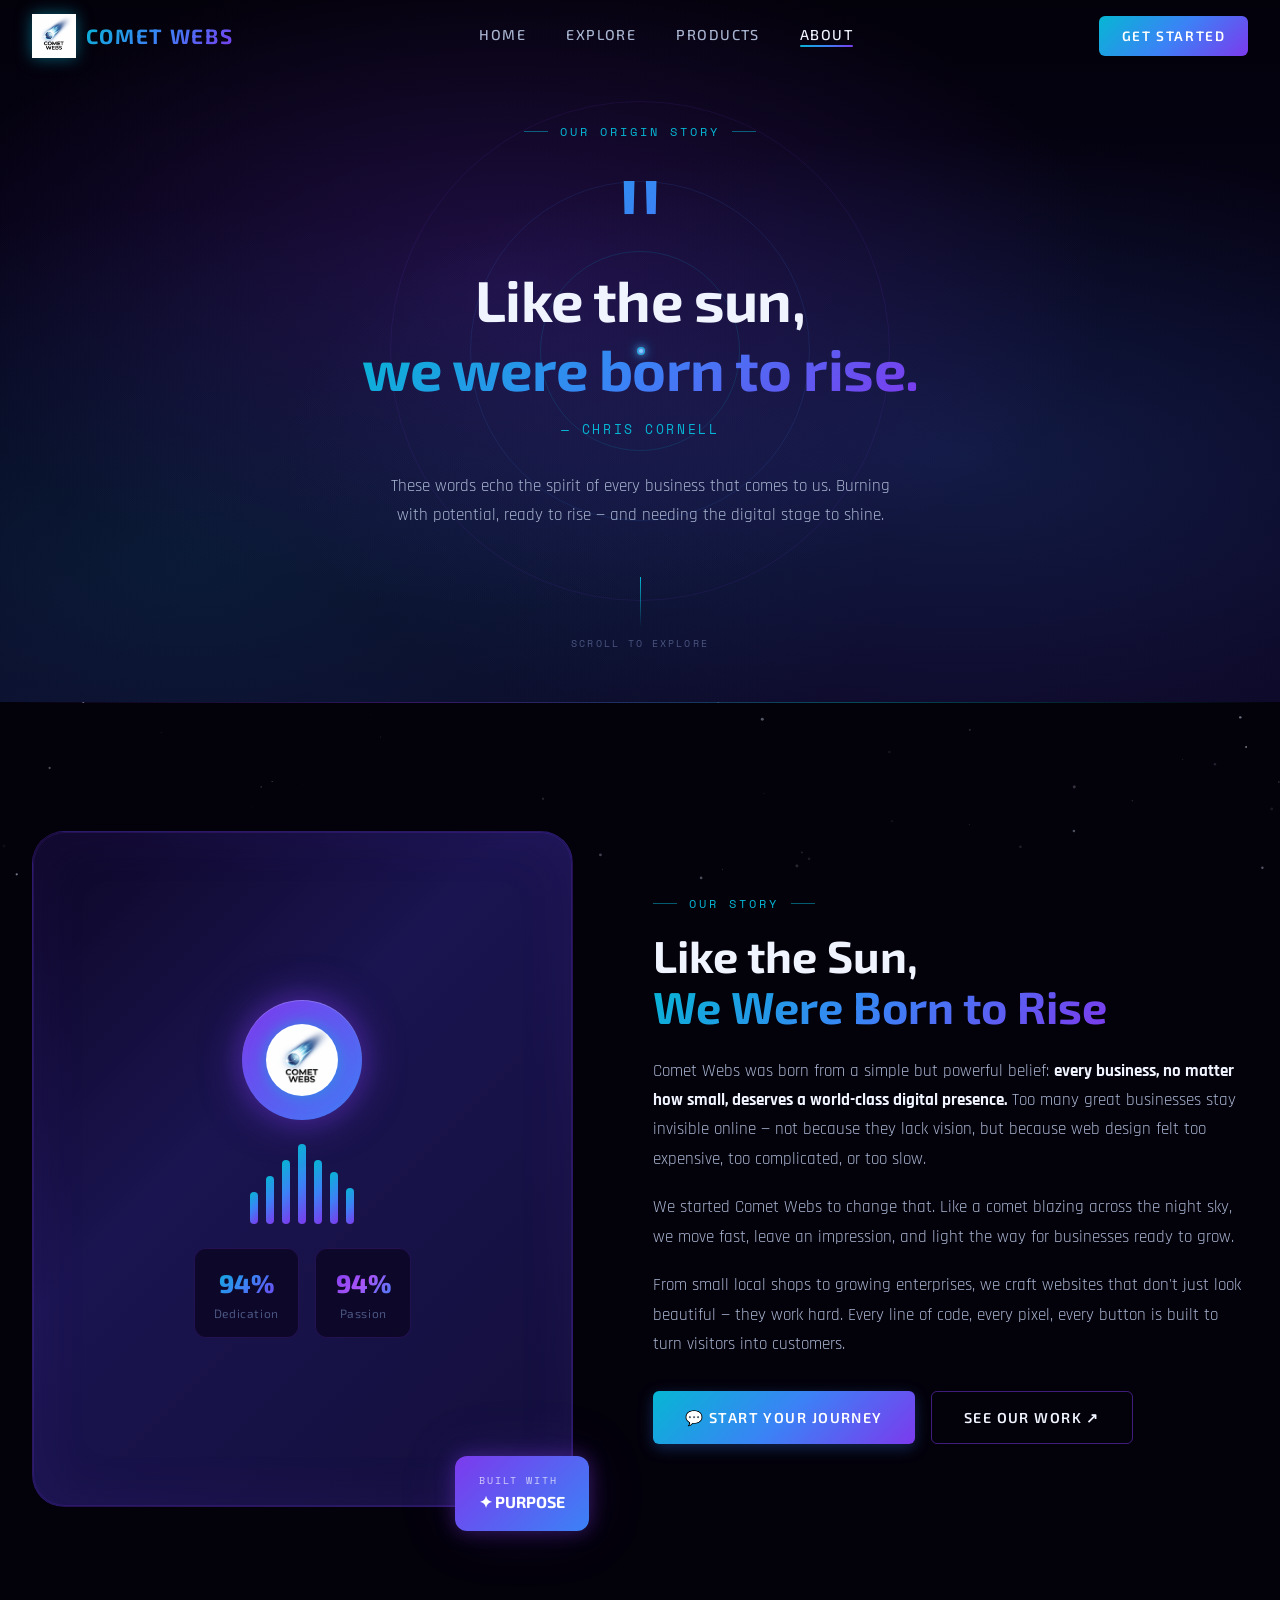
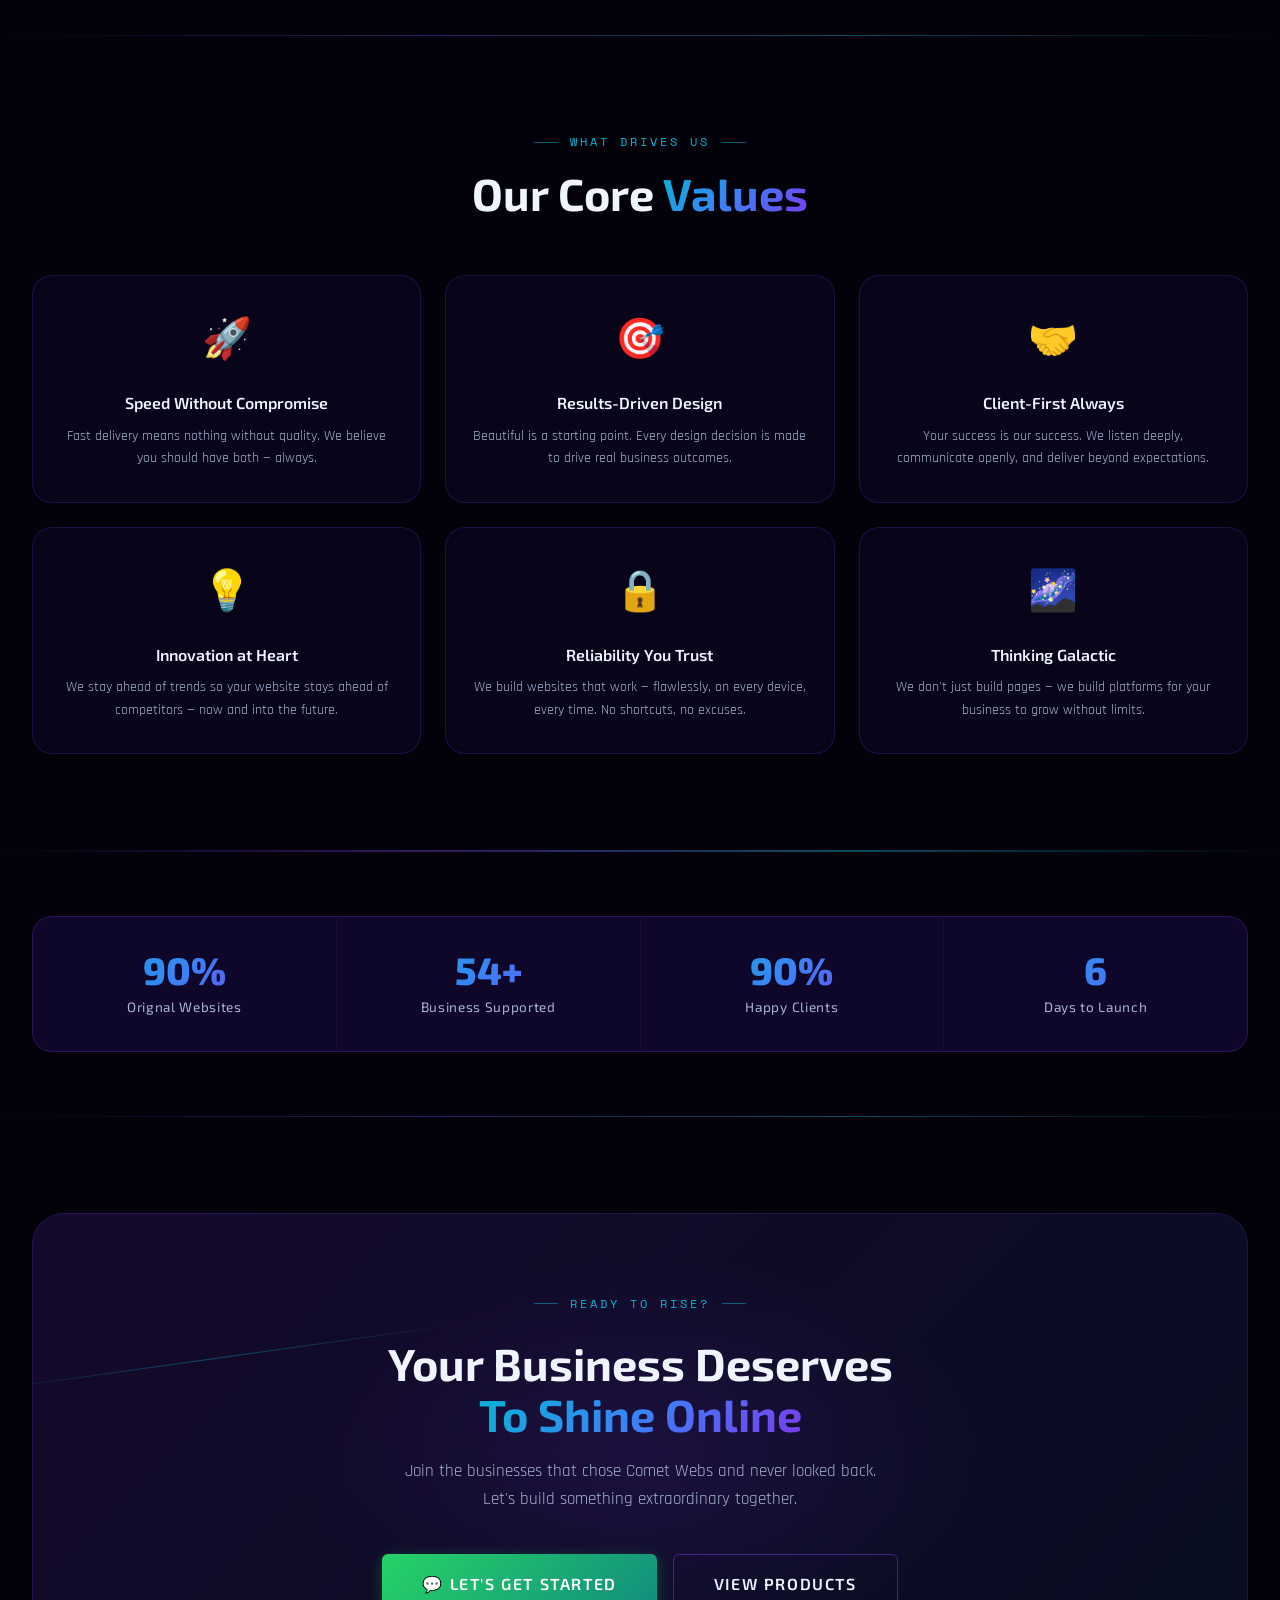
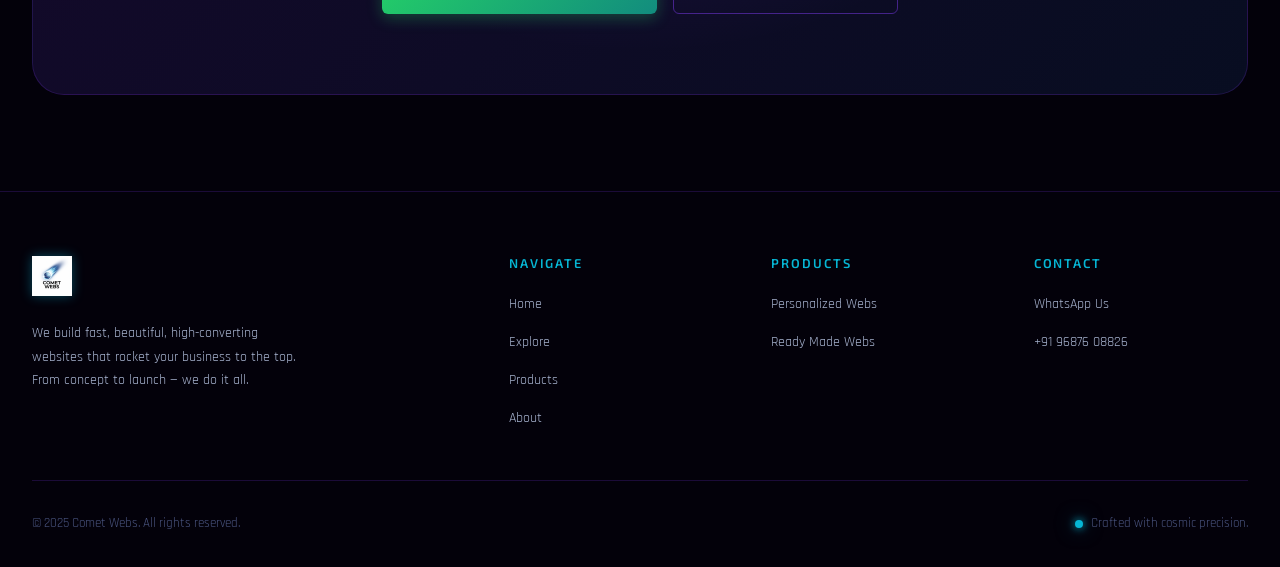
==== about.html @ e915cdf1 "Inserting code" ====
<!DOCTYPE html>
<html lang="en">
<head>
  <meta charset="UTF-8" />
  <meta name="viewport" content="width=device-width, initial-scale=1.0" />
  <title>About — Comet Webs</title>
  <link rel="stylesheet" href="styles.css" />
  <style>
    /* ── About-page specific ── */

    /* Quote hero styling */
    .quote-hero {
      position: relative;
      min-height: 78vh;
      display: flex;
      align-items: center;
      justify-content: center;
      overflow: hidden;
      padding-top: var(--nav-h);
    }

    .quote-hero__bg {
      position: absolute;
      inset: 0;
      background:
        radial-gradient(ellipse at 40% 40%, rgba(124,58,237,0.22) 0%, transparent 55%),
        radial-gradient(ellipse at 75% 65%, rgba(59,130,246,0.18) 0%, transparent 50%),
        radial-gradient(ellipse at 15% 80%, rgba(6,182,212,0.12) 0%, transparent 45%),
        var(--grad-dark);
      z-index: 0;
    }

    /* Orbiting dots animation */
    .orbit-ring {
      position: absolute;
      border-radius: 50%;
      border: 1px solid;
      pointer-events: none;
    }
    .orbit-dot {
      position: absolute;
      width: 8px;
      height: 8px;
      border-radius: 50%;
      top: 50%;
      transform-origin: 0 0;
    }

    .quote-hero__content {
      position: relative;
      z-index: 2;
      text-align: center;
      padding: 2rem;
      max-width: 900px;
    }

    /* Big decorative quote mark */
    .big-quote {
      font-family: var(--font-display);
      font-size: clamp(5rem, 12vw, 10rem);
      line-height: 0.7;
      background: var(--grad-comet);
      -webkit-background-clip: text;
      -webkit-text-fill-color: transparent;
      background-clip: text;
      opacity: 0.4;
      display: block;
      margin-bottom: -1rem;
      user-select: none;
    }

    .hero-quote-text {
      font-family: var(--font-display);
      font-size: clamp(1.8rem, 4.5vw, 3.8rem);
      font-weight: 700;
      letter-spacing: -0.01em;
      line-height: 1.2;
      color: var(--star-white);
      margin-bottom: 1rem;
    }

    .hero-quote-attr {
      font-family: var(--font-mono);
      font-size: 0.8rem;
      letter-spacing: 0.2em;
      text-transform: uppercase;
      color: var(--comet-cyan);
    }

    /* Scroll indicator */
    .scroll-cue {
      display: flex;
      flex-direction: column;
      align-items: center;
      gap: 0.5rem;
      margin-top: 3rem;
    }
    .scroll-cue span {
      font-family: var(--font-mono);
      font-size: 0.65rem;
      letter-spacing: 0.2em;
      color: var(--star-faint);
      text-transform: uppercase;
    }
    .scroll-cue__line {
      width: 1px;
      height: 50px;
      background: linear-gradient(180deg, var(--comet-cyan), transparent);
      animation: scroll-line 2s ease-in-out infinite;
    }
    @keyframes scroll-line {
      0%, 100% { opacity: 0.5; transform: scaleY(1); }
      50%       { opacity: 1;   transform: scaleY(1.2); }
    }

    /* Mission article */
    .mission-article {
      display: grid;
      grid-template-columns: 1fr 1.1fr;
      gap: 5rem;
      align-items: center;
    }

    .mission-img-wrap {
      position: relative;
    }

    .mission-img-frame {
      border-radius: var(--radius-xl);
      overflow: hidden;
      aspect-ratio: 4/5;
      background: linear-gradient(135deg,#0d0726 0%, #1a1450 40%,#130f3a 100%);
      border: var(--border-dim);
      position: relative;
      display: flex;
      align-items: center;
      justify-content: center;
    }

    /* Decorative visual inside image frame */
    .mission-visual {
      position: relative;
      width: 70%;
      display: flex;
      flex-direction: column;
      align-items: center;
      gap: 1.5rem;
    }

    /* Floating card decorations */
    .mission-float-card {
      position: absolute;
      background: rgba(13,7,38,0.85);
      border: var(--border-dim);
      border-radius: var(--radius-md);
      padding: 0.75rem 1rem;
      backdrop-filter: blur(10px);
      -webkit-backdrop-filter: blur(10px);
    }

    /* Value cards */
    .values-grid {
      display: grid;
      grid-template-columns: repeat(3, 1fr);
      gap: 1.5rem;
    }

    .value-card {
      background: rgba(13,7,38,0.6);
      border: var(--border-dim);
      border-radius: var(--radius-lg);
      padding: 2rem 1.5rem;
      text-align: center;
      transition: transform var(--t-med) var(--ease-bounce),
                  border-color var(--t-med),
                  box-shadow var(--t-med);
      backdrop-filter: blur(8px);
      -webkit-backdrop-filter: blur(8px);
      position: relative;
      overflow: hidden;
    }
    .value-card::before {
      content: '';
      position: absolute;
      top: 0; left: 0; right: 0;
      height: 2px;
      background: var(--grad-comet);
      transform: scaleX(0);
      transition: transform var(--t-med) var(--ease-bounce);
    }
    .value-card:hover {
      transform: translateY(-6px);
      border-color: rgba(124,58,237,0.45);
      box-shadow: var(--shadow-card);
    }
    .value-card:hover::before { transform: scaleX(1); }
    .value-card__emoji { font-size: 2.5rem; margin-bottom: 1rem; display: block; }
    .value-card__title {
      font-family: var(--font-display);
      font-size: 1rem;
      font-weight: 600;
      margin-bottom: 0.5rem;
    }
    .value-card__desc {
      color: var(--star-dim);
      font-size: 0.88rem;
      line-height: 1.6;
    }

    /* Timeline */
    .timeline {
      position: relative;
      padding-left: 2rem;
    }
    .timeline::before {
      content: '';
      position: absolute;
      left: 7px;
      top: 8px;
      bottom: 8px;
      width: 2px;
      background: linear-gradient(180deg, var(--comet-cyan), var(--nebula-purple), transparent);
    }
    .timeline-item {
      position: relative;
      margin-bottom: 2.5rem;
    }
    .timeline-item::before {
      content: '';
      position: absolute;
      left: -2rem;
      top: 6px;
      width: 14px;
      height: 14px;
      border-radius: 50%;
      background: var(--space-void);
      border: 2px solid var(--comet-cyan);
      box-shadow: 0 0 10px rgba(6,182,212,0.5);
    }
    .timeline-year {
      font-family: var(--font-mono);
      font-size: 0.7rem;
      letter-spacing: 0.18em;
      color: var(--comet-cyan);
      margin-bottom: 0.3rem;
    }
    .timeline-title {
      font-family: var(--font-display);
      font-size: 1rem;
      font-weight: 600;
      margin-bottom: 0.3rem;
    }
    .timeline-desc {
      color: var(--star-dim);
      font-size: 0.88rem;
      line-height: 1.6;
    }

    /* CTA section */
    .about-cta {
      background: linear-gradient(135deg, rgba(124,58,237,0.15), rgba(59,130,246,0.1));
      border: var(--border-dim);
      border-radius: var(--radius-xl);
      padding: 5rem 3rem;
      text-align: center;
      position: relative;
      overflow: hidden;
    }

    @media (max-width: 1024px) {
      .mission-article {
        grid-template-columns: 1fr;
        gap: 3rem;
      }
      .mission-img-wrap { order: -1; }
      .mission-img-frame { aspect-ratio: 16/9; }
    }

    @media (max-width: 768px) {
      .values-grid {
        grid-template-columns: 1fr;
        gap: 1rem;
      }
    }
    @media (max-width: 600px) {
      .values-grid {
        grid-template-columns: 1fr 1fr;
      }
    }
    @media (max-width: 400px) {
      .values-grid {
        grid-template-columns: 1fr;
      }
    }
  </style>
</head>
<body>

<canvas id="starfield-canvas"></canvas>

<!-- ── Navigation ── -->
<nav class="nav">
  <div class="nav__inner">
    <a href="index.html" class="nav__logo">
      <img src="logo.jpeg" alt="Comet Webs" />
      <span class="nav__logo-text">COMET WEBS</span>
    </a>
    <ul class="nav__links">
      <li><a href="index.html">Home</a></li>
      <li><a href="explore.html">Explore</a></li>
      <li><a href="products.html">Products</a></li>
      <li><a href="about.html" class="active">About</a></li>
    </ul>
    <a href="client.html" target="_blank" class="nav__cta">Get Started</a>
    <button class="nav__hamburger" aria-label="Menu">
      <span></span><span></span><span></span>
    </button>
  </div>
</nav>

<div class="nav__mobile">
  <ul>
    <li><a href="index.html">Home</a></li>
    <li><a href="explore.html">Explore</a></li>
    <li><a href="products.html">Products</a></li>
    <li><a href="about.html">About</a></li>
  </ul>
  <a href="client.html" target="_blank" class="nav__cta">Get Started ↗</a>
</div>

<!-- ── Quote Hero ── -->
<section class="quote-hero">
  <div class="quote-hero__bg"></div>

  <!-- Orbiting ring decorations -->
  <div class="orbit-ring" style="width:500px;height:500px;border-color:rgba(124,58,237,0.1);top:50%;left:50%;transform:translate(-50%,-50%);animation:spin-slow 60s linear infinite;z-index:1;">
    <div class="orbit-dot" style="width:8px;height:8px;background:var(--comet-cyan);box-shadow:0 0 12px var(--comet-cyan);transform:translate(-50%,-50%) translateX(250px);"></div>
  </div>
  <div class="orbit-ring" style="width:340px;height:340px;border-color:rgba(59,130,246,0.12);top:50%;left:50%;transform:translate(-50%,-50%);animation:spin-slow 40s linear infinite reverse;z-index:1;">
    <div class="orbit-dot" style="width:5px;height:5px;background:var(--nebula-violet);box-shadow:0 0 8px var(--nebula-violet);transform:translate(-50%,-50%) translateX(170px);"></div>
  </div>
  <div class="orbit-ring" style="width:200px;height:200px;border-color:rgba(6,182,212,0.15);top:50%;left:50%;transform:translate(-50%,-50%);animation:spin-slow 25s linear infinite;z-index:1;">
    <div class="orbit-dot" style="width:4px;height:4px;background:var(--comet-light);box-shadow:0 0 6px var(--comet-light);transform:translate(-50%,-50%) translateX(100px);"></div>
  </div>

  <div class="quote-hero__content" style="position:relative;z-index:2;">
    <div class="eyebrow eyebrow-center anim-fade-up" style="margin-bottom:2rem;">Our Origin Story</div>
    <span class="big-quote anim-fade-in">"</span>
    <h1 class="hero-quote-text anim-fade-up delay-1">
      Like the sun,<br>
      <span class="text-gradient">we were born to rise.</span>
    </h1>
    <p class="hero-quote-attr anim-fade-up delay-2">— Chris Cornell</p>
    <p class="text-dim anim-fade-up delay-3" style="max-width:520px;margin:2rem auto 0;font-size:1.05rem;line-height:1.7;">
      These words echo the spirit of every business that comes to us. Burning with potential, ready to rise — and needing the digital stage to shine.
    </p>
    <div class="scroll-cue anim-fade-up delay-4">
      <div class="scroll-cue__line"></div>
      <span>Scroll to explore</span>
    </div>
  </div>
</section>

<div class="divider"></div>

<!-- ── Mission Article ── -->
<section class="section-pad section-pad--lg">
  <div class="container">
    <div class="mission-article">

      <!-- Left: Decorative image panel -->
      <div class="mission-img-wrap reveal-left">
        <div class="mission-img-frame">
          <!-- Abstract visual representing "rising" -->
          <div class="mission-visual">
            <!-- Central glow orb -->
            <div style="position:relative;width:120px;height:120px;">
              <div style="position:absolute;inset:-20px;border-radius:50%;background:radial-gradient(circle,rgba(124,58,237,0.3),transparent 70%);animation:pulse-glow 4s ease-in-out infinite;"></div>
              <div style="width:100%;height:100%;border-radius:50%;background:linear-gradient(135deg,var(--nebula-purple),var(--comet-blue));display:flex;align-items:center;justify-content:center;box-shadow:0 0 40px rgba(124,58,237,0.5),inset 0 1px 0 rgba(255,255,255,0.2);">
                <img src="logo.jpeg" alt="Comet Webs" style="width:72px;height:72px;border-radius:50%;object-fit:cover;filter:drop-shadow(0 0 8px rgba(6,182,212,0.6));" />
              </div>
            </div>

            <!-- Rising lines -->
            <div style="display:flex;gap:0.5rem;align-items:flex-end;height:80px;">
              <div style="width:8px;border-radius:4px;background:var(--grad-comet);height:40%;animation:float-up 3s ease-in-out infinite 0s;"></div>
              <div style="width:8px;border-radius:4px;background:var(--grad-comet);height:60%;animation:float-up 3s ease-in-out infinite 0.3s;"></div>
              <div style="width:8px;border-radius:4px;background:var(--grad-comet);height:80%;animation:float-up 3s ease-in-out infinite 0.6s;"></div>
              <div style="width:8px;border-radius:4px;background:var(--grad-comet);height:100%;animation:float-up 3s ease-in-out infinite 0.9s;"></div>
              <div style="width:8px;border-radius:4px;background:var(--grad-comet);height:80%;animation:float-up 3s ease-in-out infinite 1.2s;"></div>
              <div style="width:8px;border-radius:4px;background:var(--grad-comet);height:65%;animation:float-up 3s ease-in-out infinite 1.5s;"></div>
              <div style="width:8px;border-radius:4px;background:var(--grad-comet);height:45%;animation:float-up 3s ease-in-out infinite 1.8s;"></div>
            </div>

            <!-- Stats floating cards -->
            <div style="display:flex;gap:1rem;flex-wrap:wrap;justify-content:center;">
              <div style="background:rgba(13,7,38,0.9);border:var(--border-dim);border-radius:var(--radius-md);padding:0.8rem 1.2rem;text-align:center;backdrop-filter:blur(10px);">
                <div style="font-family:var(--font-display);font-size:1.6rem;font-weight:800;background:var(--grad-comet);-webkit-background-clip:text;-webkit-text-fill-color:transparent;background-clip:text;" data-count="100" data-suffix="%">100%</div>
                <div style="font-size:0.75rem;color:var(--star-faint);font-family:var(--font-display);letter-spacing:0.05em;">Dedication </div>
              </div>
              <div style="background:rgba(13,7,38,0.9);border:var(--border-dim);border-radius:var(--radius-md);padding:0.8rem 1.2rem;text-align:center;backdrop-filter:blur(10px);">
                <div style="font-family:var(--font-display);font-size:1.6rem;font-weight:800;background:var(--grad-nebula);-webkit-background-clip:text;-webkit-text-fill-color:transparent;background-clip:text;" data-count="100" data-suffix="%">100%</div>
                <div style="font-size:0.75rem;color:var(--star-faint);font-family:var(--font-display);letter-spacing:0.05em;">Passion</div>
              </div>
            </div>
          </div>

          <!-- Border glow effect -->
          <div style="position:absolute;inset:0;border-radius:var(--radius-xl);border:var(--border-dim);pointer-events:none;box-shadow:inset 0 0 60px rgba(124,58,237,0.08);"></div>
        </div>

        <!-- Floating accent badge -->
        <div style="position:absolute;bottom:-1.5rem;right:-1rem;background:linear-gradient(135deg,var(--nebula-purple),var(--comet-blue));border-radius:var(--radius-md);padding:1rem 1.5rem;box-shadow:var(--glow-purple);animation:float-up 4s ease-in-out infinite;">
          <div style="font-family:var(--font-mono);font-size:0.65rem;letter-spacing:0.18em;color:rgba(255,255,255,0.7);">BUILT WITH</div>
          <div style="font-family:var(--font-display);font-size:1rem;font-weight:700;color:white;">✦ PURPOSE</div>
        </div>
      </div>

      <!-- Right: Story text -->
      <div class="reveal-right">
        <div class="eyebrow">Our Story</div>
        <h2 class="h-section" style="margin-bottom:1.5rem;">
          Like the Sun,<br>
          <span class="text-gradient">We Were Born to Rise</span>
        </h2>
        <p style="color:var(--star-dim);font-size:1.05rem;line-height:1.75;margin-bottom:1.2rem;">
          Comet Webs was born from a simple but powerful belief: <strong style="color:var(--star-white);">every business, no matter how small, deserves a world-class digital presence.</strong> Too many great businesses stay invisible online — not because they lack vision, but because web design felt too expensive, too complicated, or too slow.
        </p>
        <p style="color:var(--star-dim);font-size:1.05rem;line-height:1.75;margin-bottom:1.2rem;">
          We started Comet Webs to change that. Like a comet blazing across the night sky, we move fast, leave an impression, and light the way for businesses ready to grow.
        </p>
        <p style="color:var(--star-dim);font-size:1.05rem;line-height:1.75;margin-bottom:2rem;">
          From small local shops to growing enterprises, we craft websites that don't just look beautiful — they work hard. Every line of code, every pixel, every button is built to turn visitors into customers.
        </p>

        <div style="display:flex;gap:1rem;flex-wrap:wrap;">
          <a href="client.html" target="_blank" class="btn btn--primary">
            💬 Start Your Journey
          </a>
          <a href="explore.html" class="btn btn--secondary">
            See Our Work ↗
          </a>
        </div>
      </div>

    </div>
  </div>
</section>

<div class="divider"></div>

<!-- ── Values ── -->
<section class="section-pad">
  <div class="container">
    <div style="text-align:center;margin-bottom:3.5rem;" class="reveal">
      <div class="eyebrow eyebrow-center">What Drives Us</div>
      <h2 class="h-section">Our Core <span class="text-gradient">Values</span></h2>
    </div>
    <div class="values-grid">
      <div class="value-card reveal" data-delay="0">
        <span class="value-card__emoji">🚀</span>
        <div class="value-card__title">Speed Without Compromise</div>
        <div class="value-card__desc">Fast delivery means nothing without quality. We believe you should have both — always.</div>
      </div>
      <div class="value-card reveal" data-delay="1">
        <span class="value-card__emoji">🎯</span>
        <div class="value-card__title">Results-Driven Design</div>
        <div class="value-card__desc">Beautiful is a starting point. Every design decision is made to drive real business outcomes.</div>
      </div>
      <div class="value-card reveal" data-delay="2">
        <span class="value-card__emoji">🤝</span>
        <div class="value-card__title">Client-First Always</div>
        <div class="value-card__desc">Your success is our success. We listen deeply, communicate openly, and deliver beyond expectations.</div>
      </div>
      <div class="value-card reveal" data-delay="1">
        <span class="value-card__emoji">💡</span>
        <div class="value-card__title">Innovation at Heart</div>
        <div class="value-card__desc">We stay ahead of trends so your website stays ahead of competitors — now and into the future.</div>
      </div>
      <div class="value-card reveal" data-delay="2">
        <span class="value-card__emoji">🔒</span>
        <div class="value-card__title">Reliability You Trust</div>
        <div class="value-card__desc">We build websites that work — flawlessly, on every device, every time. No shortcuts, no excuses.</div>
      </div>
      <div class="value-card reveal" data-delay="3">
        <span class="value-card__emoji">🌌</span>
        <div class="value-card__title">Thinking Galactic</div>
        <div class="value-card__desc">We don't just build pages — we build platforms for your business to grow without limits.</div>
      </div>
    </div>
  </div>
</section>

<div class="divider"></div>




<div class="divider"></div>

<!-- ── Stats Banner ── -->
<section style="position:relative;z-index:2;padding:4rem 0;">
  <div class="container">
    <div class="stats-row reveal">
      <div class="stat-item">
        <div class="stat-item__value" data-count="100" data-suffix="%">50+</div>
        <div class="stat-item__label">Orignal Websites</div>
      </div>
      <div class="stat-item">
        <div class="stat-item__value" data-count="60" data-suffix="+">98%</div>
        <div class="stat-item__label">Business Supported</div>
      </div>
      <div class="stat-item">
        <div class="stat-item__value" data-count="100" data-suffix="%">98%</div>
        <div class="stat-item__label">Happy Clients</div>
      </div>
      <div class="stat-item">
        <div class="stat-item__value" data-count="7">7</div>
        <div class="stat-item__label"> Days to Launch</div>
      </div>
    </div>
  </div>
</section>

<div class="divider"></div>

<!-- ── Final CTA ── -->
<section class="section-pad">
  <div class="container">
    <div class="about-cta reveal">
      <!-- Background glow -->
      <div style="position:absolute;top:50%;left:50%;transform:translate(-50%,-50%);width:700px;height:400px;background:radial-gradient(ellipse,rgba(124,58,237,0.12),transparent 70%);pointer-events:none;"></div>
      <!-- Comet streak decoration -->
      <div style="position:absolute;top:30%;left:-5%;width:40%;height:1px;background:linear-gradient(90deg,transparent,rgba(6,182,212,0.4),transparent);transform:rotate(-8deg);pointer-events:none;"></div>

      <div style="position:relative;">
        <div class="eyebrow eyebrow-center" style="margin-bottom:1.5rem;">Ready to Rise?</div>
        <h2 class="h-section" style="margin-bottom:1rem;">
          Your Business Deserves<br>
          <span class="text-gradient">To Shine Online</span>
        </h2>
        <p class="text-dim" style="max-width:500px;margin:0 auto 2.5rem;font-size:1.05rem;line-height:1.7;">
          Join the businesses that chose Comet Webs and never looked back. Let's build something extraordinary together.
        </p>
        <div style="display:flex;gap:1rem;justify-content:center;flex-wrap:wrap;">
          <a href="client.html" target="_blank" class="btn btn--whatsapp btn--lg">
            💬 Let's Get Started
          </a>
          <a href="products.html" class="btn btn--secondary btn--lg">
            View Products
          </a>
        </div>
      </div>
    </div>
  </div>
</section>

<!-- ── Footer ── -->
<footer>
  <div class="container">
    <div class="footer__grid">
      <div class="footer__brand">
        <img src="logo.jpeg" alt="Comet Webs" />
        <p>We build fast, beautiful, high-converting websites that rocket your business to the top. From concept to launch — we do it all.</p>
      </div>
      <div class="footer__col">
        <h4>Navigate</h4>
        <ul>
          <li><a href="index.html">Home</a></li>
          <li><a href="explore.html">Explore</a></li>
          <li><a href="products.html">Products</a></li>
          <li><a href="about.html">About</a></li>
        </ul>
      </div>
      <div class="footer__col">
        <h4>Products</h4>
        <ul>
          <li><a href="products.html#personalized">Personalized Webs</a></li>
          <li><a href="products.html#readymade">Ready Made Webs</a></li>
        </ul>
      </div>
      <div class="footer__col">
        <h4>Contact</h4>
        <ul>
          <li><a href="https://wa.me/919687608826" target="_blank">WhatsApp Us</a></li>
          <li><a href="tel:+919687608826">+91 96876 08826</a></li>
        </ul>
      </div>
    </div>
    <div class="footer__bottom">
      <span>© 2025 Comet Webs. All rights reserved.</span>
      <span style="display:flex;align-items:center;gap:0.5rem;"><span class="glow-dot"></span> Crafted with cosmic precision.</span>
    </div>
  </div>
</footer>

<script src="main.js"></script>
</body>
</html>
---- styles.css ----
/* ============================================================
   COMET WEBS — Universal Stylesheet
   Theme: Deep Space | Font: Geometric Sans | Motion: Cosmic
   ============================================================ */

@import url('https://fonts.googleapis.com/css2?family=Exo+2:ital,wght@0,100..900;1,100..900&family=Rajdhani:wght@300;400;500;600;700&family=Space+Mono:ital,wght@0,400;0,700;1,400&display=swap');

/* ── CSS Variables ─────────────────────────────────────────── */
:root {
  /* Core Palette */
  --space-void:     #03010a;
  --space-deep:     #07031a;
  --space-dark:     #0d0726;
  --space-mid:      #130f3a;
  --space-surface:  #1a1450;

  /* Accent Spectrum */
  --nebula-purple:  #7c3aed;
  --nebula-violet:  #a855f7;
  --comet-blue:     #3b82f6;
  --comet-cyan:     #06b6d4;
  --comet-light:    #7dd3fc;
  --star-white:     #f0f4ff;
  --star-dim:       #a8b4d0;
  --star-faint:     #4a5580;

  /* Gradients */
  --grad-comet:     linear-gradient(135deg, var(--comet-cyan), var(--comet-blue), var(--nebula-purple));
  --grad-nebula:    linear-gradient(135deg, var(--nebula-purple), var(--nebula-violet), var(--comet-blue));
  --grad-dark:      linear-gradient(180deg, var(--space-void) 0%, var(--space-deep) 50%, var(--space-dark) 100%);
  --grad-card:      linear-gradient(135deg, rgba(124,58,237,0.12), rgba(59,130,246,0.08));
  --grad-glow-blue: radial-gradient(ellipse, rgba(59,130,246,0.3) 0%, transparent 70%);
  --grad-glow-purple: radial-gradient(ellipse, rgba(124,58,237,0.25) 0%, transparent 70%);

  /* Typography */
  --font-display:   'Exo 2', sans-serif;
  --font-body:      'Rajdhani', sans-serif;
  --font-mono:      'Space Mono', monospace;

  /* Sizing */
  --nav-h:          72px;
  --max-w:          1280px;
  --radius-sm:      6px;
  --radius-md:      12px;
  --radius-lg:      20px;
  --radius-xl:      32px;

  /* Borders & Glow */
  --border-dim:     1px solid rgba(124,58,237,0.2);
  --border-bright:  1px solid rgba(124,58,237,0.5);
  --glow-purple:    0 0 20px rgba(124,58,237,0.4), 0 0 60px rgba(124,58,237,0.15);
  --glow-blue:      0 0 20px rgba(59,130,246,0.4), 0 0 60px rgba(59,130,246,0.15);
  --glow-cyan:      0 0 20px rgba(6,182,212,0.4), 0 0 60px rgba(6,182,212,0.15);
  --shadow-card:    0 8px 32px rgba(0,0,0,0.5), 0 0 0 1px rgba(124,58,237,0.15);

  /* Transitions */
  --ease-smooth:    cubic-bezier(0.25, 0.46, 0.45, 0.94);
  --ease-bounce:    cubic-bezier(0.34, 1.56, 0.64, 1);
  --ease-sharp:     cubic-bezier(0.76, 0, 0.24, 1);
  --t-fast:         0.18s;
  --t-med:          0.35s;
  --t-slow:         0.6s;
}

/* ── Reset & Base ───────────────────────────────────────────── */
*, *::before, *::after {
  box-sizing: border-box;
  margin: 0;
  padding: 0;
}

html {
  scroll-behavior: smooth;
  font-size: 16px;
  -webkit-font-smoothing: antialiased;
  -moz-osx-font-smoothing: grayscale;
}

body {
  background: var(--space-void);
  color: var(--star-white);
  font-family: var(--font-body);
  font-size: 1.05rem;
  line-height: 1.65;
  overflow-x: hidden;
  min-height: 100vh;
}

/* Scrollbar */
::-webkit-scrollbar { width: 6px; }
::-webkit-scrollbar-track { background: var(--space-void); }
::-webkit-scrollbar-thumb {
  background: var(--nebula-purple);
  border-radius: 3px;
}

/* ── Canvas Layer ───────────────────────────────────────────── */
#starfield-canvas {
  position: fixed;
  top: 0; left: 0;
  width: 100%; height: 100%;
  pointer-events: none;
  z-index: 0;
}

/* ── Navigation ─────────────────────────────────────────────── */
.nav {
  position: fixed;
  top: 0; left: 0; right: 0;
  height: var(--nav-h);
  z-index: 1000;
  display: flex;
  align-items: center;
  padding: 0 2rem;
  transition: background var(--t-med) var(--ease-smooth),
              backdrop-filter var(--t-med) var(--ease-smooth),
              box-shadow var(--t-med) var(--ease-smooth);
}

.nav.scrolled {
  background: rgba(3,1,10,0.85);
  backdrop-filter: blur(20px);
  -webkit-backdrop-filter: blur(20px);
  box-shadow: 0 1px 0 rgba(124,58,237,0.3);
}

.nav__inner {
  max-width: var(--max-w);
  width: 100%;
  margin: 0 auto;
  display: flex;
  align-items: center;
  justify-content: space-between;
}

.nav__logo {
  display: flex;
  align-items: center;
  gap: 0.6rem;
  text-decoration: none;
}

.nav__logo img {
  height: 44px;
  width: auto;
  filter: drop-shadow(0 0 8px rgba(6,182,212,0.5));
}

.nav__logo-text {
  font-family: var(--font-display);
  font-weight: 700;
  font-size: 1.3rem;
  letter-spacing: 0.08em;
  background: var(--grad-comet);
  -webkit-background-clip: text;
  -webkit-text-fill-color: transparent;
  background-clip: text;
}

.nav__links {
  display: flex;
  align-items: center;
  gap: 2.5rem;
  list-style: none;
}

.nav__links a {
  font-family: var(--font-display);
  font-weight: 500;
  font-size: 0.9rem;
  letter-spacing: 0.1em;
  text-transform: uppercase;
  color: var(--star-dim);
  text-decoration: none;
  position: relative;
  transition: color var(--t-fast);
}

.nav__links a::after {
  content: '';
  position: absolute;
  bottom: -4px;
  left: 0; right: 0;
  height: 2px;
  background: var(--grad-comet);
  border-radius: 1px;
  transform: scaleX(0);
  transition: transform var(--t-med) var(--ease-bounce);
  transform-origin: left;
}

.nav__links a:hover,
.nav__links a.active {
  color: var(--star-white);
}

.nav__links a:hover::after,
.nav__links a.active::after {
  transform: scaleX(1);
}

.nav__cta {
  font-family: var(--font-display);
  font-size: 0.85rem;
  font-weight: 600;
  letter-spacing: 0.12em;
  text-transform: uppercase;
  padding: 0.55rem 1.4rem;
  background: var(--grad-comet);
  color: white;
  border: none;
  border-radius: var(--radius-sm);
  text-decoration: none;
  cursor: pointer;
  position: relative;
  overflow: hidden;
  transition: transform var(--t-fast), box-shadow var(--t-fast);
}

.nav__cta::before {
  content: '';
  position: absolute;
  inset: 0;
  background: rgba(255,255,255,0.15);
  opacity: 0;
  transition: opacity var(--t-fast);
}

.nav__cta:hover {
  transform: translateY(-1px);
  box-shadow: var(--glow-blue);
}

.nav__cta:hover::before { opacity: 1; }

/* Hamburger */
.nav__hamburger {
  display: none;
  flex-direction: column;
  gap: 5px;
  cursor: pointer;
  padding: 4px;
  background: none;
  border: none;
}

.nav__hamburger span {
  display: block;
  width: 26px;
  height: 2px;
  background: var(--star-white);
  border-radius: 1px;
  transition: transform var(--t-med) var(--ease-sharp),
              opacity var(--t-fast),
              background var(--t-fast);
}

.nav__hamburger.open span:nth-child(1) {
  transform: translateY(7px) rotate(45deg);
}
.nav__hamburger.open span:nth-child(2) {
  opacity: 0;
  transform: scaleX(0);
}
.nav__hamburger.open span:nth-child(3) {
  transform: translateY(-7px) rotate(-45deg);
}

/* Mobile Menu */
.nav__mobile {
  display: none;
  position: fixed;
  top: var(--nav-h);
  left: 0; right: 0;
  background: rgba(3,1,10,0.97);
  backdrop-filter: blur(20px);
  -webkit-backdrop-filter: blur(20px);
  padding: 2rem;
  z-index: 999;
  border-bottom: var(--border-bright);
  transform: translateY(-20px);
  opacity: 0;
  transition: transform var(--t-med) var(--ease-smooth),
              opacity var(--t-med) var(--ease-smooth);
  pointer-events: none;
}

.nav__mobile.open {
  transform: translateY(0);
  opacity: 1;
  pointer-events: auto;
}

.nav__mobile ul {
  list-style: none;
  display: flex;
  flex-direction: column;
  gap: 0;
}

.nav__mobile ul li a {
  display: block;
  font-family: var(--font-display);
  font-weight: 500;
  font-size: 1.1rem;
  letter-spacing: 0.08em;
  text-transform: uppercase;
  color: var(--star-dim);
  text-decoration: none;
  padding: 1rem 0;
  border-bottom: 1px solid rgba(124,58,237,0.1);
  transition: color var(--t-fast), padding-left var(--t-fast);
}

.nav__mobile ul li a:hover {
  color: var(--comet-cyan);
  padding-left: 0.5rem;
}

.nav__mobile .nav__cta {
  display: block;
  text-align: center;
  margin-top: 1.5rem;
}

/* ── Buttons ────────────────────────────────────────────────── */
.btn {
  display: inline-flex;
  align-items: center;
  gap: 0.5rem;
  font-family: var(--font-display);
  font-weight: 600;
  font-size: 0.9rem;
  letter-spacing: 0.1em;
  text-transform: uppercase;
  text-decoration: none;
  border: none;
  border-radius: var(--radius-sm);
  cursor: pointer;
  padding: 0.85rem 2rem;
  position: relative;
  overflow: hidden;
  transition: transform var(--t-fast) var(--ease-bounce),
              box-shadow var(--t-fast);
  white-space: nowrap;
}

.btn::after {
  content: '';
  position: absolute;
  inset: 0;
  background: rgba(255,255,255,0.1);
  opacity: 0;
  transition: opacity var(--t-fast);
}

.btn:hover { transform: translateY(-2px); }
.btn:hover::after { opacity: 1; }
.btn:active { transform: translateY(0); }

.btn--primary {
  background: var(--grad-comet);
  color: white;
  box-shadow: 0 4px 15px rgba(59,130,246,0.3);
}
.btn--primary:hover {
  box-shadow: var(--glow-blue);
}

.btn--secondary {
  background: transparent;
  color: var(--star-white);
  border: var(--border-bright);
}
.btn--secondary:hover {
  background: rgba(124,58,237,0.1);
  border-color: var(--nebula-violet);
  box-shadow: var(--glow-purple);
}

.btn--ghost {
  background: rgba(255,255,255,0.05);
  color: var(--comet-cyan);
  border: 1px solid rgba(6,182,212,0.3);
}
.btn--ghost:hover {
  background: rgba(6,182,212,0.1);
  box-shadow: var(--glow-cyan);
}

.btn--whatsapp {
  background: linear-gradient(135deg, #25D366, #128C7E);
  color: white;
  box-shadow: 0 4px 15px rgba(37,211,102,0.3);
}
.btn--whatsapp:hover {
  box-shadow: 0 0 20px rgba(37,211,102,0.5), 0 0 60px rgba(37,211,102,0.2);
}

.btn--disabled {
  background: rgba(255,255,255,0.05);
  color: var(--star-faint);
  border: 1px solid rgba(255,255,255,0.08);
  cursor: not-allowed;
}
.btn--disabled:hover { transform: none; box-shadow: none; }
.btn--disabled::after { display: none; }

.btn--lg { padding: 1rem 2.5rem; font-size: 1rem; }
.btn--sm { padding: 0.5rem 1.2rem; font-size: 0.8rem; }

/* ── Sections & Layout ─────────────────────────────────────── */
.container {
  max-width: var(--max-w);
  margin: 0 auto;
  padding: 0 2rem;
  position: relative;
  z-index: 2;
}

section {
  position: relative;
  z-index: 2;
}

.section-pad {
  padding: 6rem 0;
}

.section-pad--lg {
  padding: 8rem 0;
}

/* ── Typography ─────────────────────────────────────────────── */
h1, h2, h3, h4 {
  font-family: var(--font-display);
  line-height: 1.15;
  font-weight: 700;
}

.h-display {
  font-size: clamp(2.8rem, 6vw, 5.5rem);
  font-weight: 800;
  letter-spacing: -0.02em;
  line-height: 1.05;
}

.h-hero {
  font-size: clamp(2.2rem, 5vw, 4.2rem);
  font-weight: 700;
  letter-spacing: -0.01em;
}

.h-section {
  font-size: clamp(1.8rem, 3.5vw, 2.8rem);
  font-weight: 700;
}

.h-card {
  font-size: 1.1rem;
  font-weight: 600;
  letter-spacing: 0.02em;
}

.text-gradient {
  background: var(--grad-comet);
  -webkit-background-clip: text;
  -webkit-text-fill-color: transparent;
  background-clip: text;
}

.text-gradient-nebula {
  background: var(--grad-nebula);
  -webkit-background-clip: text;
  -webkit-text-fill-color: transparent;
  background-clip: text;
}

.text-dim { color: var(--star-dim); }
.text-faint { color: var(--star-faint); }
.text-cyan { color: var(--comet-cyan); }
.text-center { text-align: center; }

.eyebrow {
  font-family: var(--font-mono);
  font-size: 0.75rem;
  letter-spacing: 0.25em;
  text-transform: uppercase;
  color: var(--comet-cyan);
  display: flex;
  align-items: center;
  gap: 0.75rem;
  margin-bottom: 1rem;
}

.eyebrow::before, .eyebrow::after {
  content: '';
  flex: 0 0 24px;
  height: 1px;
  background: var(--comet-cyan);
  opacity: 0.5;
}

.eyebrow-center { justify-content: center; }

/* ── Cards ──────────────────────────────────────────────────── */
.card {
  background: var(--grad-card);
  border: var(--border-dim);
  border-radius: var(--radius-lg);
  padding: 2rem;
  position: relative;
  overflow: hidden;
  transition: transform var(--t-med) var(--ease-bounce),
              border-color var(--t-med),
              box-shadow var(--t-med);
  backdrop-filter: blur(10px);
  -webkit-backdrop-filter: blur(10px);
}

.card::before {
  content: '';
  position: absolute;
  top: 0; left: 0; right: 0;
  height: 1px;
  background: linear-gradient(90deg, transparent, rgba(124,58,237,0.6), rgba(6,182,212,0.6), transparent);
  opacity: 0;
  transition: opacity var(--t-med);
}

.card:hover {
  transform: translateY(-6px);
  border-color: rgba(124,58,237,0.45);
  box-shadow: var(--shadow-card), var(--glow-purple);
}

.card:hover::before { opacity: 1; }

.card__icon {
  width: 52px;
  height: 52px;
  border-radius: var(--radius-md);
  background: rgba(124,58,237,0.15);
  border: var(--border-dim);
  display: flex;
  align-items: center;
  justify-content: center;
  font-size: 1.4rem;
  margin-bottom: 1.2rem;
  transition: background var(--t-med), box-shadow var(--t-med);
}

.card:hover .card__icon {
  background: rgba(124,58,237,0.25);
  box-shadow: var(--glow-purple);
}

.card__title {
  font-family: var(--font-display);
  font-size: 1.05rem;
  font-weight: 600;
  color: var(--star-white);
  margin-bottom: 0.6rem;
}

.card__body {
  color: var(--star-dim);
  font-size: 0.95rem;
  line-height: 1.65;
}

/* ── Marquee (Floating Cards) ───────────────────────────────── */
.marquee-wrap {
  overflow: hidden;
  position: relative;
  width: 100%;
  padding: 1rem 0;
}

.marquee-wrap::before,
.marquee-wrap::after {
  content: '';
  position: absolute;
  top: 0; bottom: 0;
  width: 120px;
  z-index: 3;
  pointer-events: none;
}

.marquee-wrap::before {
  left: 0;
  background: linear-gradient(to right, var(--space-void), transparent);
}

.marquee-wrap::after {
  right: 0;
  background: linear-gradient(to left, var(--space-void), transparent);
}

.marquee-track {
  display: flex;
  gap: 1.5rem;
  width: max-content;
  animation: marquee-rtl 30s linear infinite;
}

.marquee-track:hover { animation-play-state: paused; }

@keyframes marquee-rtl {
  from { transform: translateX(0); }
  to   { transform: translateX(-50%); }
}

.marquee-card {
  flex: 0 0 280px;
  background: rgba(13,7,38,0.8);
  border: var(--border-dim);
  border-radius: var(--radius-lg);
  padding: 1.6rem;
  backdrop-filter: blur(10px);
  -webkit-backdrop-filter: blur(10px);
  position: relative;
  overflow: hidden;
  transition: border-color var(--t-med), box-shadow var(--t-med);
}

.marquee-card:hover {
  border-color: rgba(124,58,237,0.5);
  box-shadow: var(--shadow-card);
}

.marquee-card__emoji {
  font-size: 2rem;
  margin-bottom: 0.8rem;
  display: block;
}

.marquee-card__title {
  font-family: var(--font-display);
  font-size: 0.95rem;
  font-weight: 600;
  color: var(--star-white);
  margin-bottom: 0.4rem;
}

.marquee-card__desc {
  color: var(--star-dim);
  font-size: 0.85rem;
  line-height: 1.55;
}

/* ── Hero ───────────────────────────────────────────────────── */
.hero {
  min-height: 100vh;
  display: flex;
  align-items: center;
  justify-content: center;
  position: relative;
  z-index: 2;
  padding-top: var(--nav-h);
}

.hero__bg-glow {
  position: absolute;
  inset: 0;
  pointer-events: none;
}

.hero__glow-1 {
  position: absolute;
  top: 20%;
  left: 20%;
  width: 500px;
  height: 500px;
  background: radial-gradient(circle, rgba(124,58,237,0.15) 0%, transparent 70%);
  animation: pulse-glow 6s ease-in-out infinite;
}

.hero__glow-2 {
  position: absolute;
  top: 40%;
  right: 15%;
  width: 400px;
  height: 400px;
  background: radial-gradient(circle, rgba(59,130,246,0.12) 0%, transparent 70%);
  animation: pulse-glow 8s ease-in-out infinite 2s;
}

@keyframes pulse-glow {
  0%, 100% { opacity: 1; transform: scale(1); }
  50%       { opacity: 0.6; transform: scale(1.15); }
}

/* ── Video Hero ──────────────────────────────────────────────── */
.video-hero {
  position: relative;
  min-height: 100vh;
  display: flex;
  align-items: center;
  justify-content: center;
  overflow: hidden;
  padding-top: var(--nav-h);
}

.video-hero__video {
  position: absolute;
  inset: 0;
  width: 100%;
  height: 100%;
  object-fit: cover;
  z-index: 0;
  opacity: 0.35;
}

.video-hero__overlay {
  position: absolute;
  inset: 0;
  background: linear-gradient(
    180deg,
    rgba(3,1,10,0.3) 0%,
    rgba(7,3,26,0.55) 50%,
    rgba(3,1,10,0.9) 100%
  );
  z-index: 1;
}

.video-hero__content {
  position: relative;
  z-index: 2;
  text-align: center;
  padding: 2rem;
  max-width: 900px;
}

/* ── Image Hero ──────────────────────────────────────────────── */
.img-hero {
  position: relative;
  height: 70vh;
  min-height: 500px;
  display: flex;
  align-items: center;
  justify-content: center;
  overflow: hidden;
  padding-top: var(--nav-h);
}

.img-hero__img {
  position: absolute;
  inset: 0;
  width: 100%;
  height: 100%;
  object-fit: cover;
  z-index: 0;
  opacity: 0.3;
}

.img-hero__overlay {
  position: absolute;
  inset: 0;
  background: linear-gradient(
    135deg,
    rgba(3,1,10,0.7),
    rgba(19,15,58,0.5),
    rgba(3,1,10,0.8)
  );
  z-index: 1;
}

.img-hero__content {
  position: relative;
  z-index: 2;
  text-align: center;
  padding: 2rem;
}

/* ── Article Block ──────────────────────────────────────────── */
.article-block {
  display: grid;
  grid-template-columns: 1fr 1fr;
  gap: 4rem;
  align-items: center;
}

.article-block--reverse {
  direction: rtl;
}

.article-block--reverse > * {
  direction: ltr;
}

.article-block__img-wrap {
  position: relative;
  border-radius: var(--radius-xl);
  overflow: hidden;
  aspect-ratio: 4/3;
}

.article-block__img-wrap::after {
  content: '';
  position: absolute;
  inset: 0;
  border-radius: var(--radius-xl);
  border: var(--border-dim);
  pointer-events: none;
  box-shadow: inset 0 0 60px rgba(124,58,237,0.1);
}

.article-block__img {
  width: 100%;
  height: 100%;
  object-fit: cover;
  transition: transform var(--t-slow) var(--ease-smooth);
}

.article-block__img-wrap:hover .article-block__img {
  transform: scale(1.04);
}

.article-block__img-overlay {
  position: absolute;
  inset: 0;
  background: linear-gradient(135deg, rgba(124,58,237,0.15), rgba(59,130,246,0.1));
  mix-blend-mode: overlay;
}

.article-block__text h2 {
  margin-bottom: 1.2rem;
}

.article-block__text p {
  color: var(--star-dim);
  margin-bottom: 1rem;
  font-size: 1.05rem;
}

.article-block__text ul {
  list-style: none;
  margin: 1.2rem 0;
}

.article-block__text ul li {
  color: var(--star-dim);
  padding: 0.4rem 0;
  padding-left: 1.5rem;
  position: relative;
  font-size: 0.98rem;
}

.article-block__text ul li::before {
  content: '▸';
  position: absolute;
  left: 0;
  color: var(--comet-cyan);
}

/* ── Product Cards ──────────────────────────────────────────── */
.product-card {
  display: grid;
  grid-template-columns: 1.2fr 1fr;
  gap: 0;
  border-radius: var(--radius-xl);
  overflow: hidden;
  background: rgba(13,7,38,0.7);
  border: var(--border-dim);
  margin-bottom: 2.5rem;
  transition: transform var(--t-med) var(--ease-bounce),
              box-shadow var(--t-med),
              border-color var(--t-med);
  backdrop-filter: blur(10px);
  -webkit-backdrop-filter: blur(10px);
}

.product-card:hover {
  transform: translateY(-4px);
  border-color: rgba(124,58,237,0.45);
  box-shadow: var(--shadow-card), 0 20px 80px rgba(124,58,237,0.1);
}

.product-card__img-side {
  position: relative;
  overflow: hidden;
  min-height: 420px;
}

.product-card__img {
  width: 100%;
  height: 100%;
  object-fit: cover;
  transition: transform var(--t-slow) var(--ease-smooth);
}

.product-card:hover .product-card__img {
  transform: scale(1.04);
}

.product-card__img-overlay {
  position: absolute;
  inset: 0;
  background: linear-gradient(90deg, transparent 60%, rgba(13,7,38,0.7) 100%);
}

.product-card__content {
  padding: 3rem 2.5rem;
  display: flex;
  flex-direction: column;
  justify-content: center;
  gap: 1.2rem;
}

.product-card__tag {
  font-family: var(--font-mono);
  font-size: 0.7rem;
  letter-spacing: 0.2em;
  text-transform: uppercase;
  color: var(--comet-cyan);
  background: rgba(6,182,212,0.1);
  border: 1px solid rgba(6,182,212,0.25);
  padding: 0.25rem 0.75rem;
  border-radius: 100px;
  display: inline-block;
  width: fit-content;
}

.product-card__title {
  font-family: var(--font-display);
  font-size: 1.8rem;
  font-weight: 700;
  line-height: 1.2;
}

.product-card__desc {
  color: var(--star-dim);
  font-size: 0.95rem;
  line-height: 1.65;
}

.product-card__features {
  list-style: none;
  display: flex;
  flex-direction: column;
  gap: 0.4rem;
}

.product-card__features li {
  color: var(--star-dim);
  font-size: 0.9rem;
  padding-left: 1.4rem;
  position: relative;
}

.product-card__features li::before {
  content: '✦';
  position: absolute;
  left: 0;
  color: var(--nebula-violet);
  font-size: 0.6rem;
  top: 0.3rem;
}

.product-card__actions {
  display: flex;
  flex-wrap: wrap;
  gap: 0.75rem;
  margin-top: 0.5rem;
}

/* ── Explore Cards ──────────────────────────────────────────── */
.explore-grid {
  display: grid;
  grid-template-columns: repeat(auto-fill, minmax(300px, 1fr));
  gap: 1.5rem;
}

.explore-card {
  border-radius: var(--radius-lg);
  overflow: hidden;
  background: rgba(13,7,38,0.7);
  border: var(--border-dim);
  transition: transform var(--t-med) var(--ease-bounce),
              box-shadow var(--t-med),
              border-color var(--t-med);
}

.explore-card:hover {
  transform: translateY(-6px);
  border-color: rgba(124,58,237,0.45);
  box-shadow: var(--shadow-card);
}

.explore-card__preview {
  position: relative;
  aspect-ratio: 16/9;
  overflow: hidden;
  background: var(--space-mid);
}

.explore-card__preview iframe {
  position: absolute;
  top: 0; left: 0;
  width: 200%;
  height: 200%;
  transform: scale(0.5);
  transform-origin: top left;
  border: none;
  pointer-events: none;
}

.explore-card__preview-img {
  width: 100%;
  height: 100%;
  object-fit: cover;
  transition: transform var(--t-slow) var(--ease-smooth);
}

.explore-card:hover .explore-card__preview-img {
  transform: scale(1.05);
}

.explore-card__overlay {
  position: absolute;
  inset: 0;
  background: linear-gradient(180deg, transparent 60%, rgba(13,7,38,0.8) 100%);
}

.explore-card__body {
  padding: 1.4rem 1.5rem;
}

.explore-card__title {
  font-family: var(--font-display);
  font-size: 1rem;
  font-weight: 600;
  margin-bottom: 0.3rem;
}

.explore-card__sub {
  color: var(--star-faint);
  font-size: 0.82rem;
  margin-bottom: 1rem;
}

/* ── Stats Row ──────────────────────────────────────────────── */
.stats-row {
  display: grid;
  grid-template-columns: repeat(auto-fit, minmax(160px, 1fr));
  gap: 1px;
  background: rgba(124,58,237,0.2);
  border-radius: var(--radius-lg);
  overflow: hidden;
  border: var(--border-dim);
}

.stat-item {
  background: rgba(13,7,38,0.8);
  padding: 2rem 1.5rem;
  text-align: center;
}

.stat-item__value {
  font-family: var(--font-display);
  font-size: 2.4rem;
  font-weight: 800;
  background: var(--grad-comet);
  -webkit-background-clip: text;
  -webkit-text-fill-color: transparent;
  background-clip: text;
  line-height: 1.1;
}

.stat-item__label {
  font-size: 0.85rem;
  color: var(--star-dim);
  margin-top: 0.3rem;
  font-family: var(--font-display);
  letter-spacing: 0.05em;
}

/* ── Footer ─────────────────────────────────────────────────── */
footer {
  border-top: var(--border-dim);
  padding: 4rem 0 2rem;
  position: relative;
  z-index: 2;
}

.footer__grid {
  display: grid;
  grid-template-columns: 2fr 1fr 1fr 1fr;
  gap: 3rem;
  margin-bottom: 3rem;
}

.footer__brand img {
  height: 40px;
  margin-bottom: 1rem;
  filter: drop-shadow(0 0 6px rgba(6,182,212,0.4));
}

.footer__brand p {
  color: var(--star-dim);
  font-size: 0.9rem;
  line-height: 1.65;
  max-width: 280px;
}

.footer__col h4 {
  font-family: var(--font-display);
  font-size: 0.8rem;
  font-weight: 600;
  letter-spacing: 0.15em;
  text-transform: uppercase;
  color: var(--comet-cyan);
  margin-bottom: 1.2rem;
}

.footer__col ul {
  list-style: none;
  display: flex;
  flex-direction: column;
  gap: 0.65rem;
}

.footer__col ul li a {
  color: var(--star-dim);
  text-decoration: none;
  font-size: 0.9rem;
  transition: color var(--t-fast);
}

.footer__col ul li a:hover { color: var(--star-white); }

.footer__bottom {
  display: flex;
  align-items: center;
  justify-content: space-between;
  padding-top: 2rem;
  border-top: var(--border-dim);
  color: var(--star-faint);
  font-size: 0.82rem;
}

/* ── Divider ────────────────────────────────────────────────── */
.divider {
  height: 1px;
  background: linear-gradient(90deg, transparent, rgba(124,58,237,0.4), rgba(6,182,212,0.4), transparent);
  margin: 0;
}

/* ── Glow Accent ────────────────────────────────────────────── */
.glow-dot {
  display: inline-block;
  width: 8px;
  height: 8px;
  border-radius: 50%;
  background: var(--comet-cyan);
  box-shadow: 0 0 8px var(--comet-cyan), 0 0 20px rgba(6,182,212,0.5);
  animation: blink 2s ease-in-out infinite;
}

@keyframes blink {
  0%, 100% { opacity: 1; }
  50%       { opacity: 0.3; }
}

/* ── Animations ─────────────────────────────────────────────── */
@keyframes comet-streak {
  0%   { transform: translateX(120%) translateY(-30%) rotate(-35deg); opacity: 0; }
  10%  { opacity: 1; }
  90%  { opacity: 1; }
  100% { transform: translateX(-120%) translateY(30%) rotate(-35deg); opacity: 0; }
}

@keyframes float-up {
  0%   { transform: translateY(0); }
  50%  { transform: translateY(-12px); }
  100% { transform: translateY(0); }
}

@keyframes spin-slow {
  from { transform: rotate(0deg); }
  to   { transform: rotate(360deg); }
}

@keyframes fade-up {
  from { opacity: 0; transform: translateY(30px); }
  to   { opacity: 1; transform: translateY(0); }
}

@keyframes fade-in {
  from { opacity: 0; }
  to   { opacity: 1; }
}

@keyframes scale-in {
  from { opacity: 0; transform: scale(0.9); }
  to   { opacity: 1; transform: scale(1); }
}

.anim-fade-up    { animation: fade-up var(--t-slow) var(--ease-smooth) both; }
.anim-fade-in    { animation: fade-in var(--t-slow) var(--ease-smooth) both; }
.anim-scale-in   { animation: scale-in var(--t-slow) var(--ease-bounce) both; }

.delay-1 { animation-delay: 0.1s; }
.delay-2 { animation-delay: 0.2s; }
.delay-3 { animation-delay: 0.3s; }
.delay-4 { animation-delay: 0.4s; }
.delay-5 { animation-delay: 0.5s; }
.delay-6 { animation-delay: 0.6s; }

/* Scroll-triggered reveal */
.reveal {
  opacity: 0;
  transform: translateY(28px);
  transition: opacity 0.7s var(--ease-smooth),
              transform 0.7s var(--ease-smooth);
}

.reveal.visible {
  opacity: 1;
  transform: translateY(0);
}

.reveal-left {
  opacity: 0;
  transform: translateX(-30px);
  transition: opacity 0.7s var(--ease-smooth),
              transform 0.7s var(--ease-smooth);
}

.reveal-right {
  opacity: 0;
  transform: translateX(30px);
  transition: opacity 0.7s var(--ease-smooth),
              transform 0.7s var(--ease-smooth);
}

.reveal-left.visible,
.reveal-right.visible {
  opacity: 1;
  transform: translateX(0);
}

/* ── Responsive ─────────────────────────────────────────────── */
@media (max-width: 1024px) {
  .article-block {
    grid-template-columns: 1fr;
    gap: 2.5rem;
  }
  .article-block--reverse { direction: ltr; }
  .product-card {
    grid-template-columns: 1fr;
  }
  .product-card__img-side {
    min-height: 280px;
  }
  .product-card__img-overlay {
    background: linear-gradient(0deg, rgba(13,7,38,0.7) 0%, transparent 60%);
  }
  .footer__grid {
    grid-template-columns: 1fr 1fr;
    gap: 2rem;
  }
}

@media (max-width: 768px) {
  :root { --nav-h: 64px; }

  .nav__links, .nav__cta { display: none; }
  .nav__hamburger { display: flex; }

  .section-pad { padding: 4rem 0; }
  .section-pad--lg { padding: 5rem 0; }

  .container { padding: 0 1.2rem; }

  .stats-row {
    grid-template-columns: 1fr 1fr;
  }

  .footer__grid {
    grid-template-columns: 1fr;
    gap: 2rem;
  }

  .footer__bottom {
    flex-direction: column;
    gap: 1rem;
    text-align: center;
  }

  .product-card__content {
    padding: 2rem 1.5rem;
  }

  .explore-grid {
    grid-template-columns: 1fr;
  }

  .hero__glow-1, .hero__glow-2 { display: none; }
}

@media (max-width: 480px) {
  .btn--lg {
    padding: 0.9rem 1.8rem;
    font-size: 0.9rem;
  }
  .marquee-card { flex: 0 0 240px; }
}
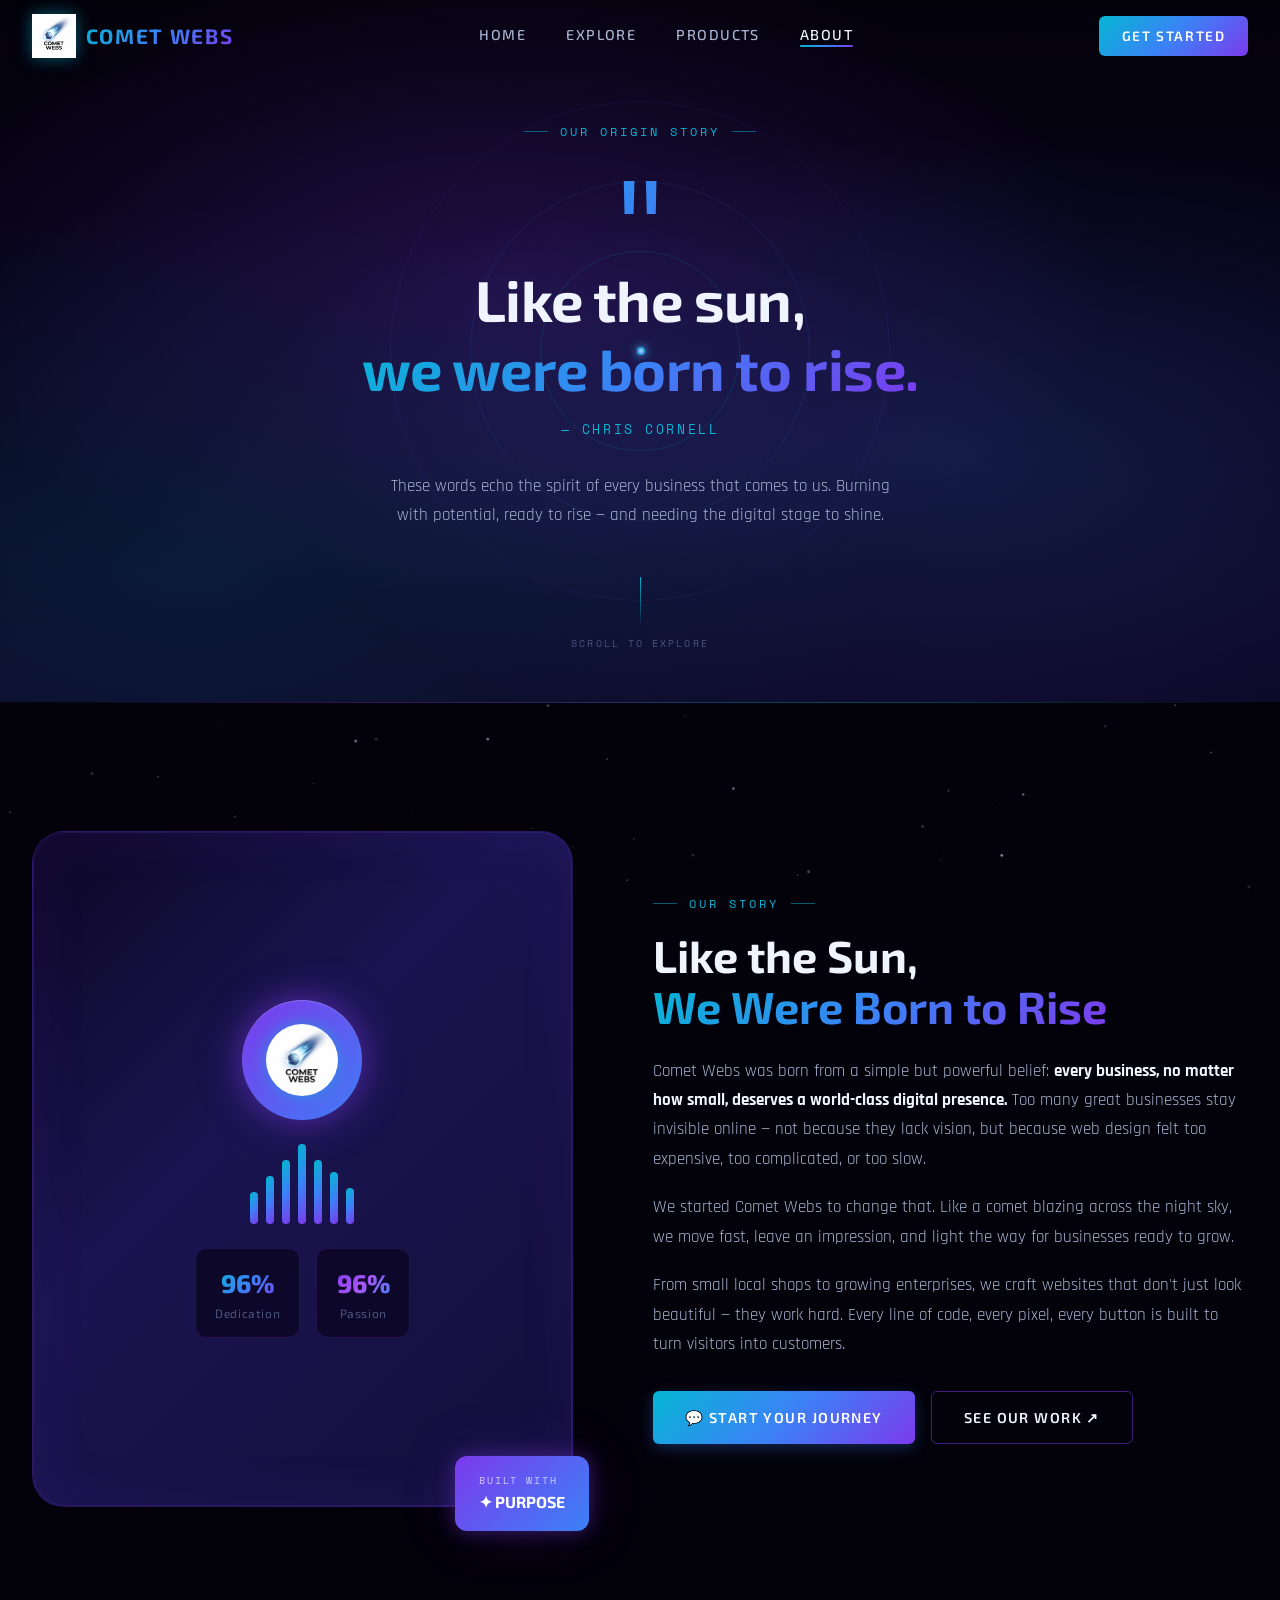
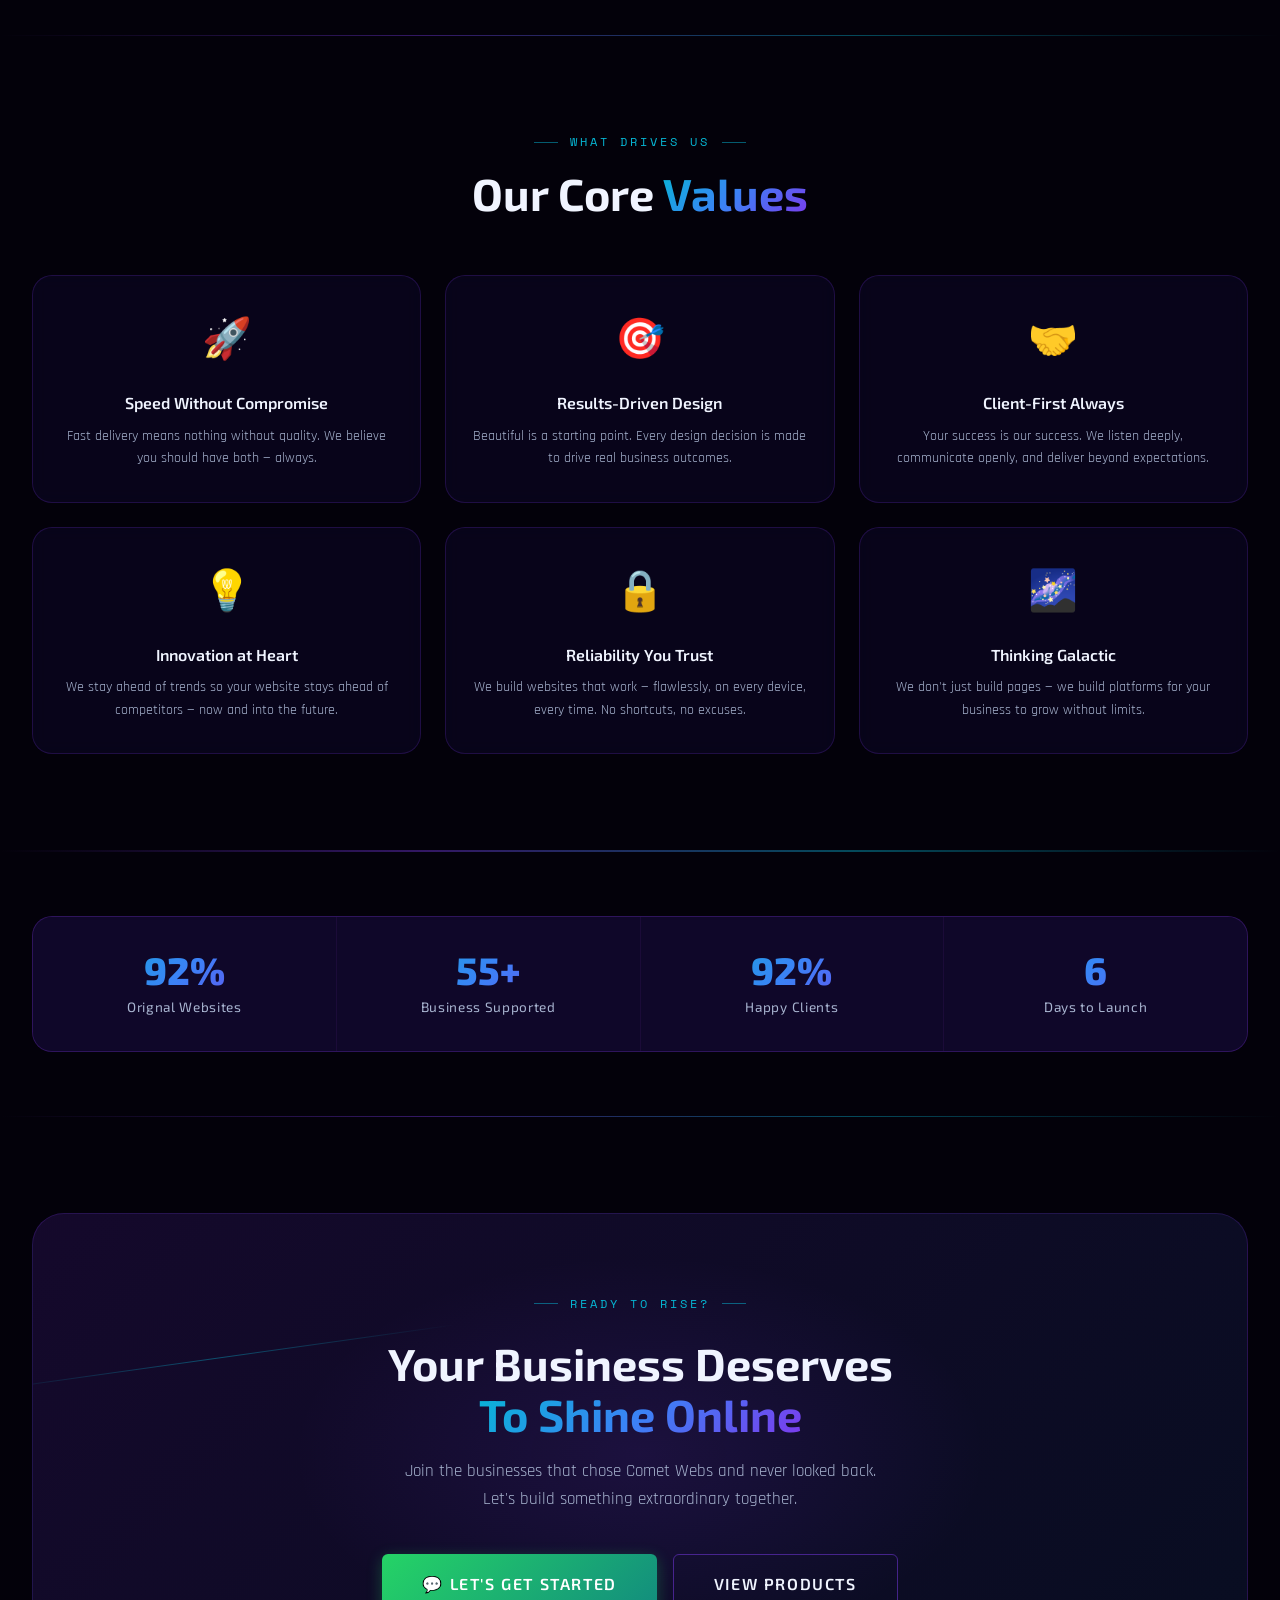
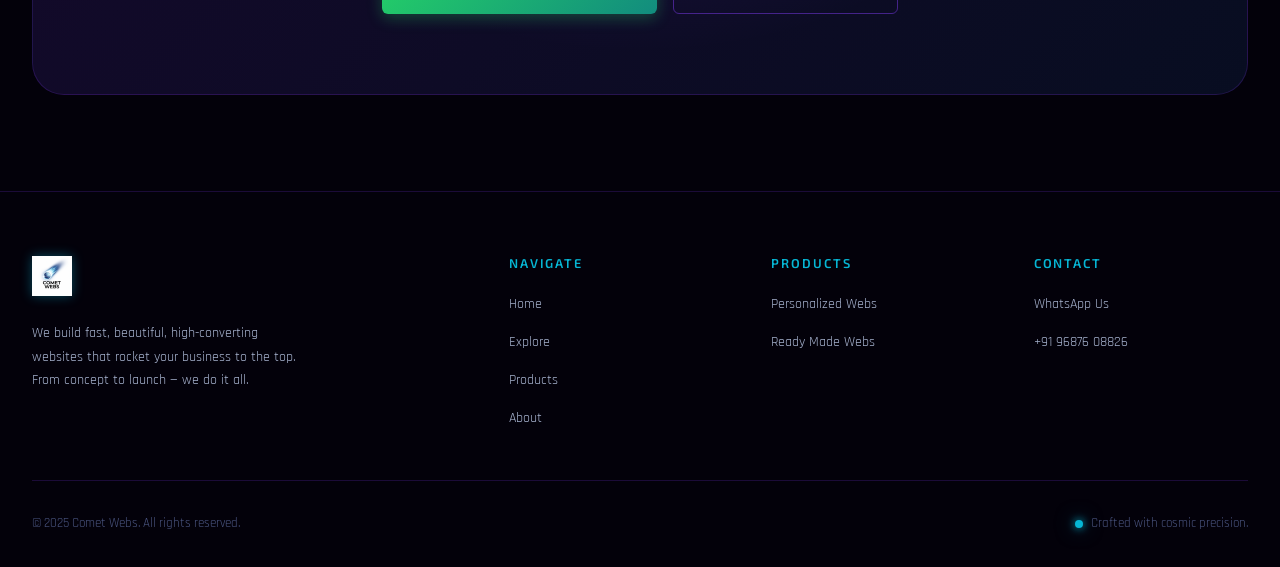
==== commit 36a4ad48: "Title: Implement Supabase Authentication System with Protected Routes Key features implemented: - Ad" ====
--- a/about.html
+++ b/about.html
@@ -311,7 +311,7 @@
       <li><a href="products.html">Products</a></li>
       <li><a href="about.html" class="active">About</a></li>
     </ul>
-    <a href="client.html" target="_blank" class="nav__cta">Get Started</a>
+    <a href="login.html" class="nav__cta">Get Started</a>
     <button class="nav__hamburger" aria-label="Menu">
       <span></span><span></span><span></span>
     </button>
@@ -325,7 +325,7 @@
     <li><a href="products.html">Products</a></li>
     <li><a href="about.html">About</a></li>
   </ul>
-  <a href="client.html" target="_blank" class="nav__cta">Get Started ↗</a>
+  <a href="login.html" class="nav__cta">Get Started ↗</a>
 </div>
 
 <!-- ── Quote Hero ── -->
@@ -434,7 +434,7 @@
         </p>
 
         <div style="display:flex;gap:1rem;flex-wrap:wrap;">
-          <a href="client.html" target="_blank" class="btn btn--primary">
+          <a href="login.html" class="btn btn--primary">
             💬 Start Your Journey
           </a>
           <a href="explore.html" class="btn btn--secondary">
@@ -543,7 +543,7 @@
           Join the businesses that chose Comet Webs and never looked back. Let's build something extraordinary together.
         </p>
         <div style="display:flex;gap:1rem;justify-content:center;flex-wrap:wrap;">
-          <a href="client.html" target="_blank" class="btn btn--whatsapp btn--lg">
+          <a href="login.html" class="btn btn--whatsapp btn--lg">
             💬 Let's Get Started
           </a>
           <a href="products.html" class="btn btn--secondary btn--lg">
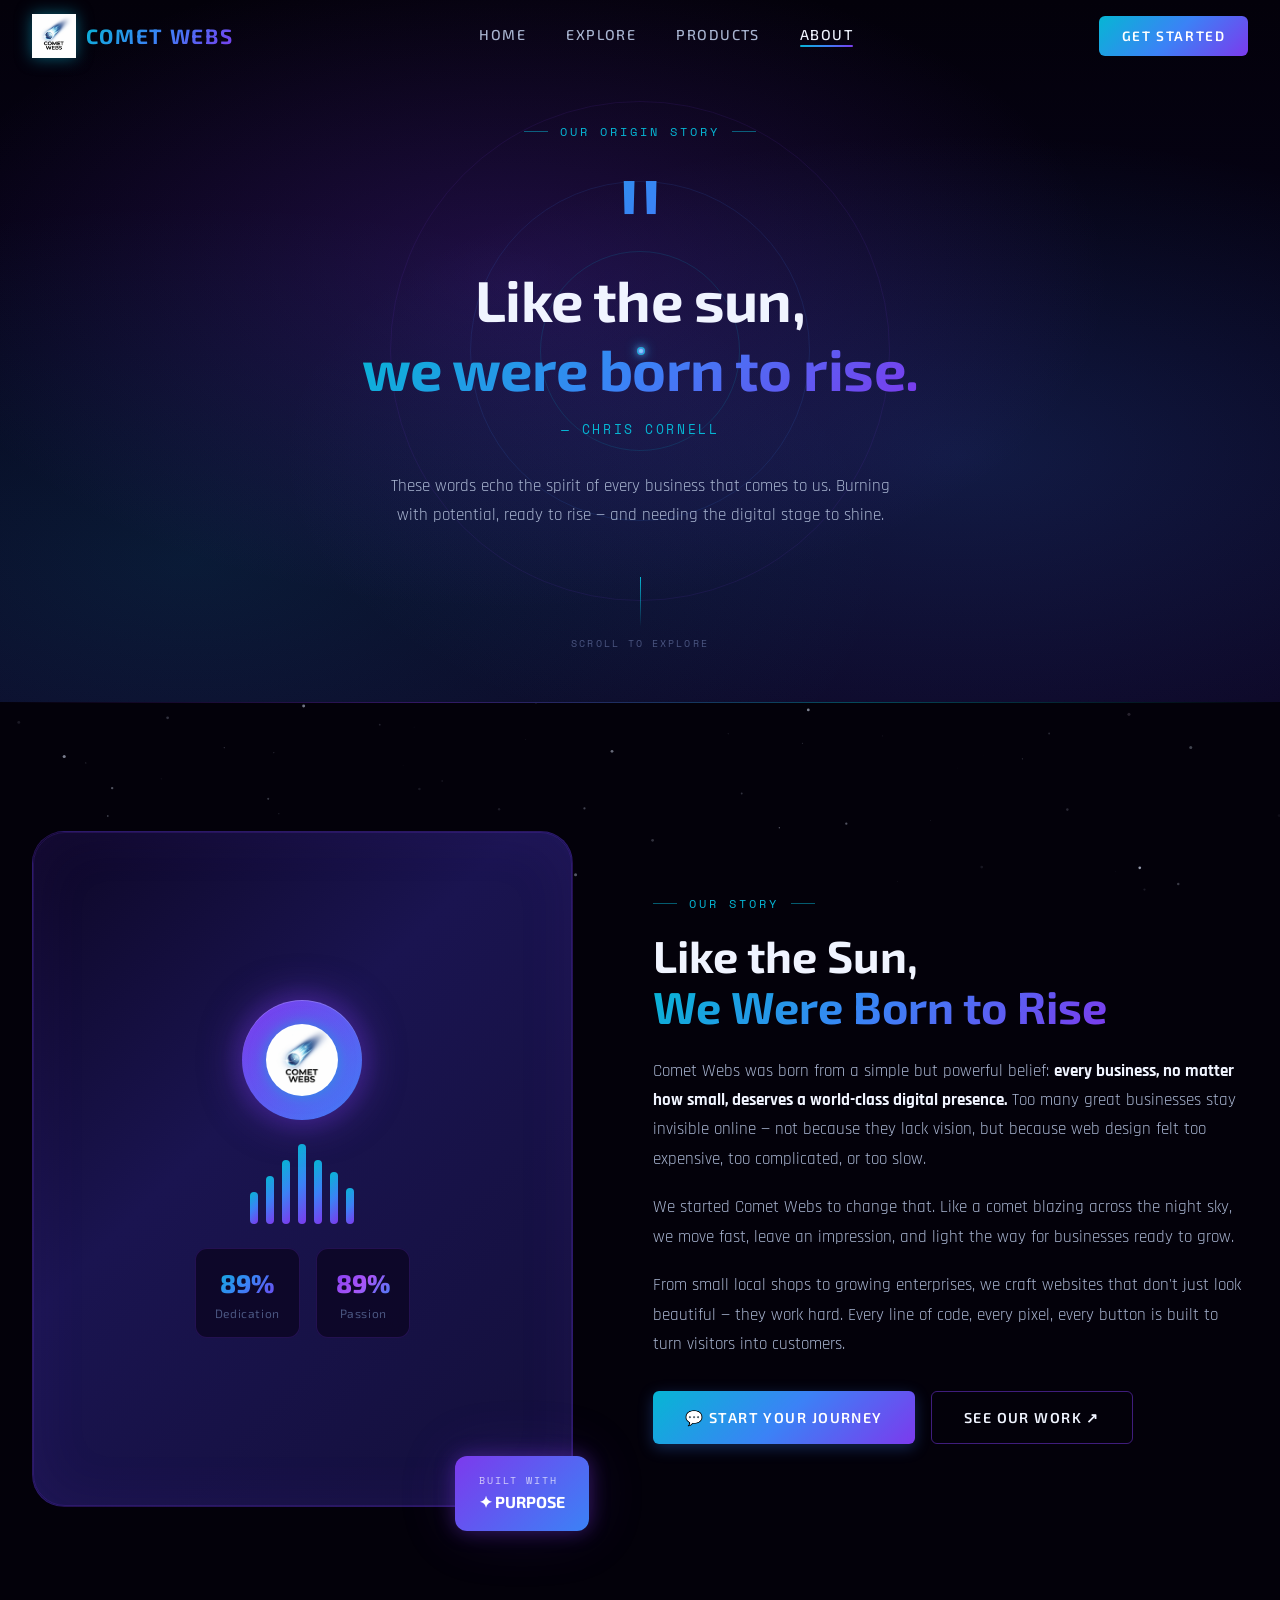
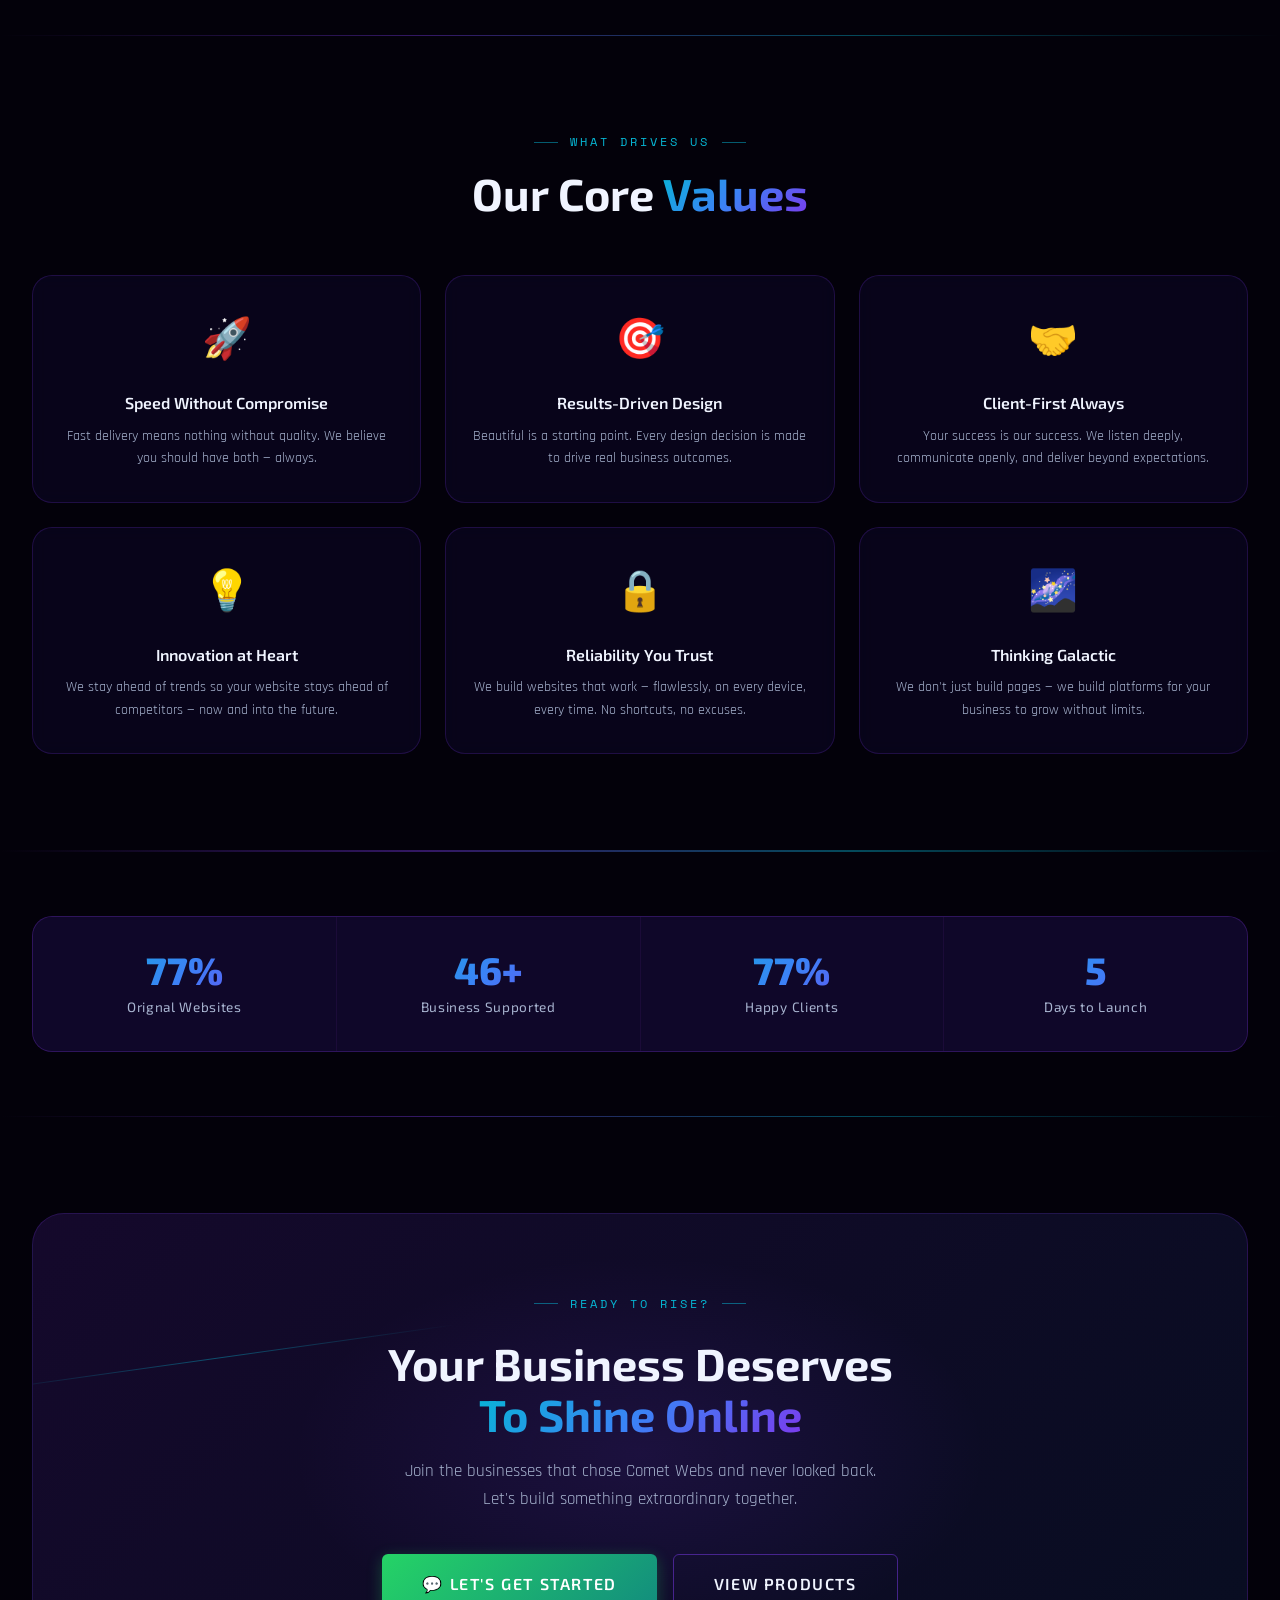
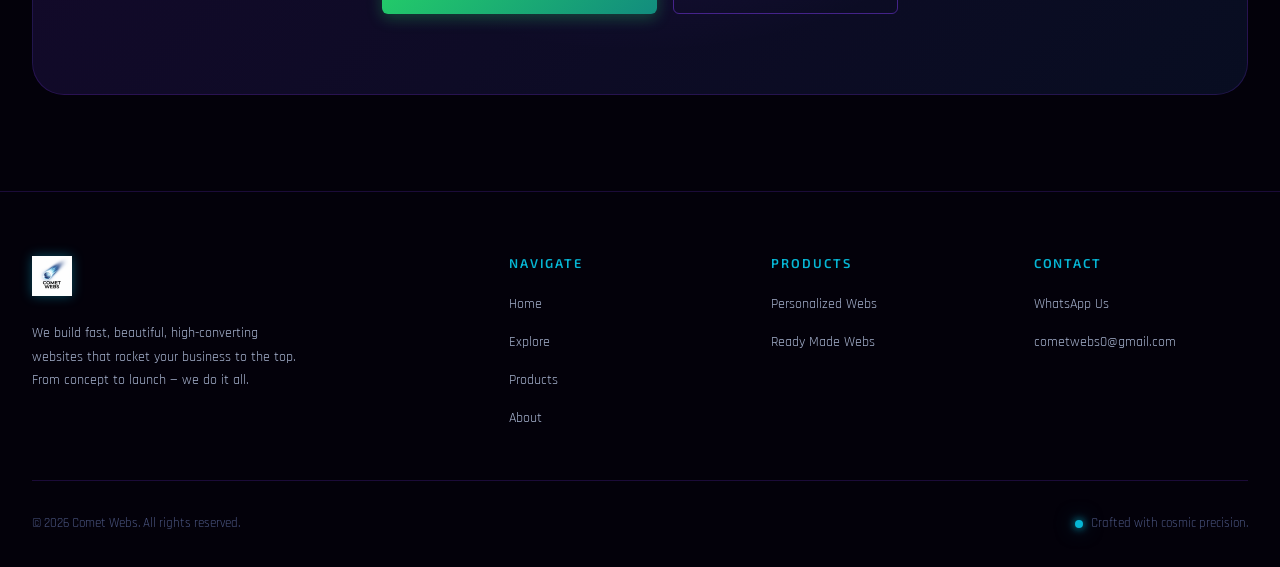
==== commit edc24187: "basic changes claude 2" ====
--- a/about.html
+++ b/about.html
@@ -582,13 +582,14 @@
       <div class="footer__col">
         <h4>Contact</h4>
         <ul>
-          <li><a href="https://wa.me/919687608826" target="_blank">WhatsApp Us</a></li>
-          <li><a href="tel:+919687608826">+91 96876 08826</a></li>
+          <li><a href="login.html" target="_blank">WhatsApp Us</a></li>
+          <li><a href="mailto:cometwebs0@gmail.com">cometwebs0@gmail.com</a></li>
+
         </ul>
       </div>
     </div>
     <div class="footer__bottom">
-      <span>© 2025 Comet Webs. All rights reserved.</span>
+      <span>© 2026 Comet Webs. All rights reserved.</span>
       <span style="display:flex;align-items:center;gap:0.5rem;"><span class="glow-dot"></span> Crafted with cosmic precision.</span>
     </div>
   </div>
--- a/styles.css
+++ b/styles.css
@@ -268,7 +268,7 @@
 
 /* Mobile Menu */
 .nav__mobile {
-  display: none;
+  display: block;
   position: fixed;
   top: var(--nav-h);
   left: 0; right: 0;
@@ -280,15 +280,21 @@
   border-bottom: var(--border-bright);
   transform: translateY(-20px);
   opacity: 0;
+  visibility: hidden;
   transition: transform var(--t-med) var(--ease-smooth),
-              opacity var(--t-med) var(--ease-smooth);
+              opacity var(--t-med) var(--ease-smooth),
+              visibility 0s linear var(--t-med);
   pointer-events: none;
 }
 
 .nav__mobile.open {
   transform: translateY(0);
   opacity: 1;
+  visibility: visible;
   pointer-events: auto;
+  transition: transform var(--t-med) var(--ease-smooth),
+              opacity var(--t-med) var(--ease-smooth),
+              visibility 0s linear 0s;
 }
 
 .nav__mobile ul {
